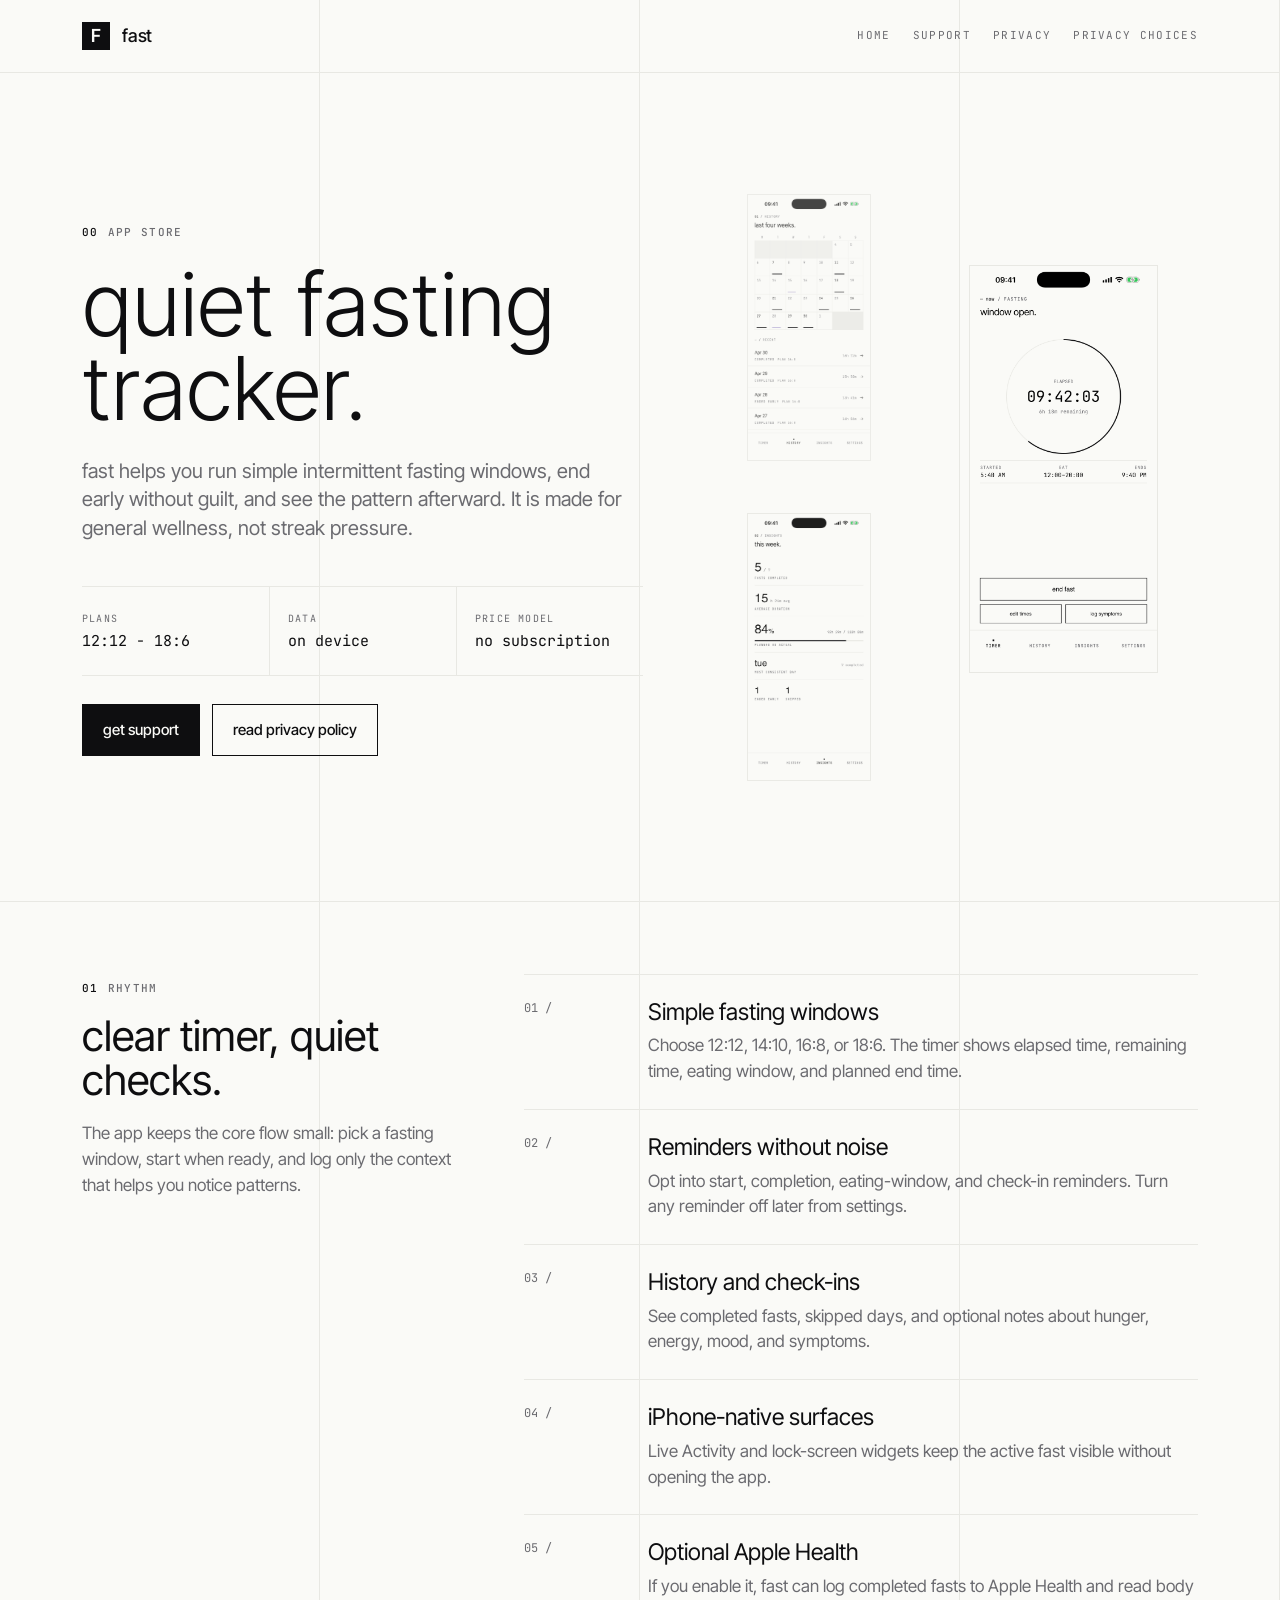
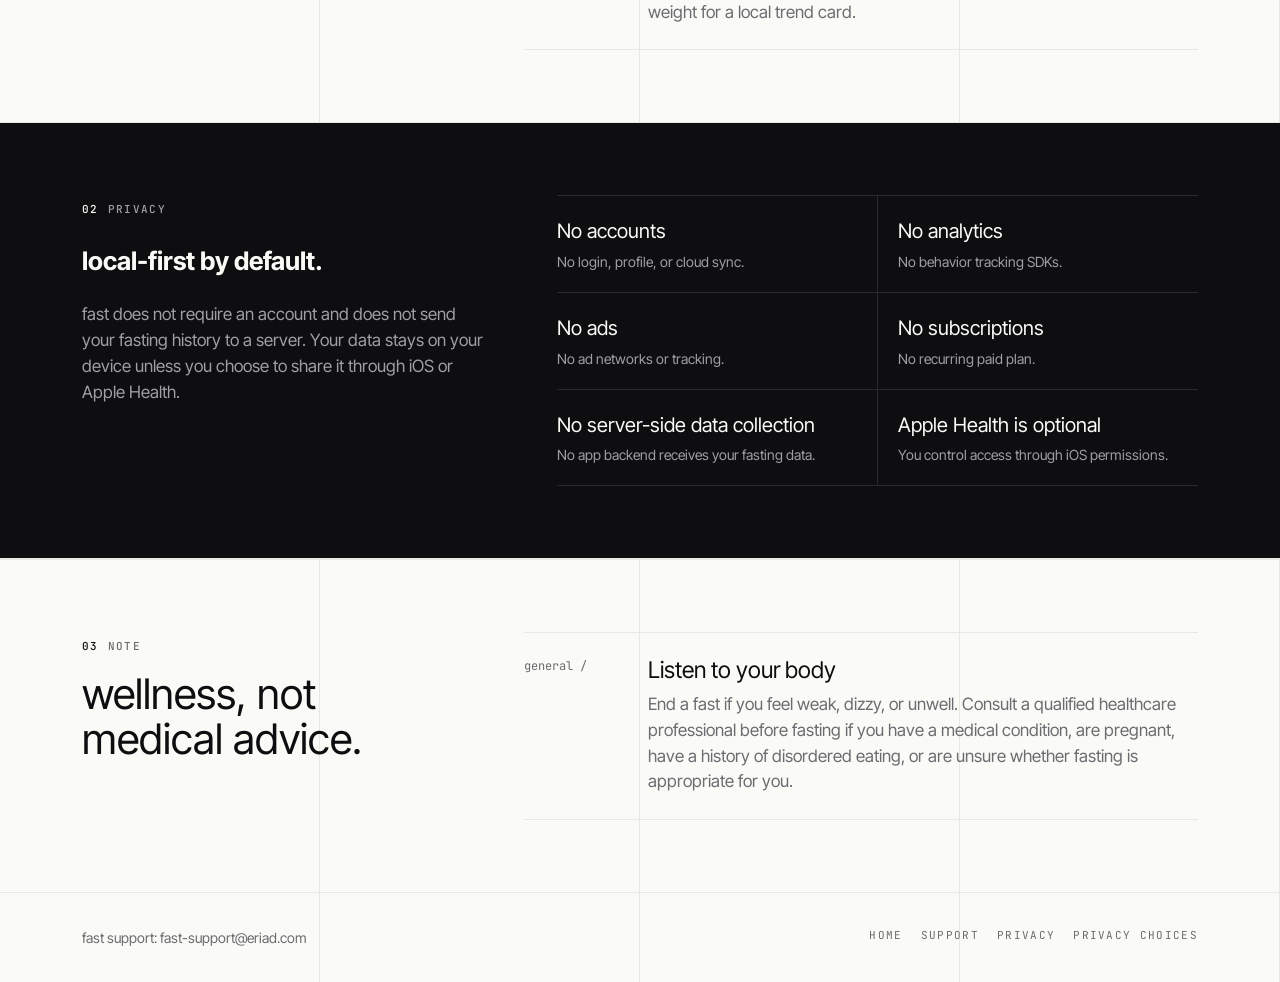
==== index.html @ 041bee40 "Publish fast website" ====
<!doctype html>
<html lang="en">
<head>
  <meta charset="utf-8">
  <meta name="viewport" content="width=device-width, initial-scale=1">
  <title>fast - quiet intermittent fasting tracker</title>
  <meta name="description" content="fast is a quiet intermittent fasting tracker for iPhone. Local-first, no accounts, no analytics, no ads, no subscriptions, and no server-side data collection.">
  <link rel="icon" href="icon.svg" type="image/svg+xml">
  <link rel="stylesheet" href="styles.css">
</head>
<body>
  <div class="page">
    <header class="site-header">
      <div class="shell nav">
        <a class="brand" href="index.html" aria-label="fast home"><span class="brand-mark">F</span><span>fast</span></a>
        <nav class="nav-links" aria-label="Main">
          <a href="index.html">home</a>
          <a href="support.html">support</a>
          <a href="privacy.html">privacy</a>
          <a href="privacy-choices.html">privacy choices</a>
        </nav>
      </div>
    </header>

    <main>
      <section class="shell hero" aria-labelledby="hero-title">
        <div>
          <span class="eyebrow"><span class="num">00</span> app store</span>
          <h1 id="hero-title">quiet fasting tracker.</h1>
          <p class="hero-copy">
            fast helps you run simple intermittent fasting windows, end early without guilt, and see the pattern afterward. It is made for general wellness, not streak pressure.
          </p>
          <div class="hero-meta" aria-label="fast highlights">
            <div class="metric">
              <span class="metric-label">plans</span>
              <span class="metric-value">12:12 - 18:6</span>
            </div>
            <div class="metric">
              <span class="metric-label">data</span>
              <span class="metric-value">on device</span>
            </div>
            <div class="metric">
              <span class="metric-label">price model</span>
              <span class="metric-value">no subscription</span>
            </div>
          </div>
          <div class="cta-row">
            <a class="button" href="support.html">get support</a>
            <a class="button secondary" href="privacy.html">read privacy policy</a>
          </div>
        </div>

        <div class="phone-rail" aria-label="App screenshots">
          <div class="phone-stack">
            <figure class="phone-shot">
              <img src="screenshots/iphone-69-history.png" alt="fast history screen showing completed fasting days">
            </figure>
            <figure class="phone-shot">
              <img src="screenshots/iphone-69-insights.png" alt="fast insights screen showing completion and trend summaries">
            </figure>
          </div>
          <figure class="phone-shot primary">
            <img src="screenshots/iphone-69-timer.png" alt="fast timer screen showing elapsed time and remaining fasting time">
          </figure>
        </div>
      </section>

      <section class="section">
        <div class="shell section-grid">
          <div>
            <span class="eyebrow"><span class="num">01</span> rhythm</span>
            <h2>clear timer, quiet checks.</h2>
            <p class="section-lede">The app keeps the core flow small: pick a fasting window, start when ready, and log only the context that helps you notice patterns.</p>
          </div>
          <div class="feature-list">
            <article class="feature">
              <span class="feature-index">01 /</span>
              <div>
                <h3>Simple fasting windows</h3>
                <p>Choose 12:12, 14:10, 16:8, or 18:6. The timer shows elapsed time, remaining time, eating window, and planned end time.</p>
              </div>
            </article>
            <article class="feature">
              <span class="feature-index">02 /</span>
              <div>
                <h3>Reminders without noise</h3>
                <p>Opt into start, completion, eating-window, and check-in reminders. Turn any reminder off later from settings.</p>
              </div>
            </article>
            <article class="feature">
              <span class="feature-index">03 /</span>
              <div>
                <h3>History and check-ins</h3>
                <p>See completed fasts, skipped days, and optional notes about hunger, energy, mood, and symptoms.</p>
              </div>
            </article>
            <article class="feature">
              <span class="feature-index">04 /</span>
              <div>
                <h3>iPhone-native surfaces</h3>
                <p>Live Activity and lock-screen widgets keep the active fast visible without opening the app.</p>
              </div>
            </article>
            <article class="feature">
              <span class="feature-index">05 /</span>
              <div>
                <h3>Optional Apple Health</h3>
                <p>If you enable it, fast can log completed fasts to Apple Health and read body weight for a local trend card.</p>
              </div>
            </article>
          </div>
        </div>
      </section>

      <section class="privacy-band" aria-labelledby="privacy-title">
        <div class="shell">
          <div>
            <span class="eyebrow"><span class="num">02</span> privacy</span>
            <h2 id="privacy-title">local-first by default.</h2>
            <p class="section-lede">fast does not require an account and does not send your fasting history to a server. Your data stays on your device unless you choose to share it through iOS or Apple Health.</p>
          </div>
          <div class="checks">
            <div class="check"><strong>No accounts</strong><span>No login, profile, or cloud sync.</span></div>
            <div class="check"><strong>No analytics</strong><span>No behavior tracking SDKs.</span></div>
            <div class="check"><strong>No ads</strong><span>No ad networks or tracking.</span></div>
            <div class="check"><strong>No subscriptions</strong><span>No recurring paid plan.</span></div>
            <div class="check"><strong>No server-side data collection</strong><span>No app backend receives your fasting data.</span></div>
            <div class="check"><strong>Apple Health is optional</strong><span>You control access through iOS permissions.</span></div>
          </div>
        </div>
      </section>

      <section class="section">
        <div class="shell section-grid">
          <div>
            <span class="eyebrow"><span class="num">03</span> note</span>
            <h2>wellness, not medical advice.</h2>
          </div>
          <div class="feature-list">
            <article class="feature">
              <span class="feature-index">general /</span>
              <div>
                <h3>Listen to your body</h3>
                <p>End a fast if you feel weak, dizzy, or unwell. Consult a qualified healthcare professional before fasting if you have a medical condition, are pregnant, have a history of disordered eating, or are unsure whether fasting is appropriate for you.</p>
              </div>
            </article>
          </div>
        </div>
      </section>
    </main>

    <footer class="site-footer">
      <div class="shell footer-row">
        <span>fast support: <a href="mailto:fast-support@eriad.com">fast-support@eriad.com</a></span>
        <nav class="footer-links" aria-label="Footer">
          <a href="index.html">home</a>
          <a href="support.html">support</a>
          <a href="privacy.html">privacy</a>
          <a href="privacy-choices.html">privacy choices</a>
        </nav>
      </div>
    </footer>
  </div>
</body>
</html>
---- styles.css ----
@import url("https://fonts.googleapis.com/css2?family=Inter+Tight:wght@300;400;500;600&family=JetBrains+Mono:wght@400;500&display=swap");

:root {
  --ink: #0e0e10;
  --paper: #fafaf7;
  --mid: #6b6b70;
  --paper-2: #f2f2ee;
  --paper-3: #e8e8e3;
  --ink-2: #1a1a1d;
  --ink-3: #2a2a2e;
  --lavender: #b8b0d6;
  --slate: #4a5568;
  --bg: var(--paper);
  --fg: var(--ink);
  --fg-2: var(--mid);
  --rule: var(--paper-3);
  --font-display: "Inter Tight", "Sohne", "ABC Diatype", "Neue Haas Grotesk", system-ui, sans-serif;
  --font-mono: "JetBrains Mono", "Sohne Mono", ui-monospace, monospace;
  --ease: cubic-bezier(0.22, 1, 0.36, 1);
}

* {
  box-sizing: border-box;
}

html {
  min-height: 100%;
  background: var(--bg);
  color: var(--fg);
  font-family: var(--font-display);
  -webkit-font-smoothing: antialiased;
  text-rendering: optimizeLegibility;
}

body {
  margin: 0;
  min-height: 100%;
  background: var(--bg);
  color: var(--fg);
  font-size: 17px;
  line-height: 1.52;
  letter-spacing: 0;
}

img {
  display: block;
  max-width: 100%;
}

a {
  color: inherit;
  text-decoration: none;
  border-bottom: 1px solid transparent;
  transition: border-color 220ms var(--ease), opacity 220ms var(--ease);
}

a:hover,
a:focus-visible {
  border-bottom-color: currentColor;
}

:focus-visible {
  outline: 2px solid var(--lavender);
  outline-offset: 4px;
}

.page {
  min-height: 100vh;
  background:
    linear-gradient(90deg, transparent 0, transparent calc(100% - 1px), var(--rule) calc(100% - 1px)),
    var(--bg);
  background-size: 25% 100%, auto;
}

.shell {
  width: min(100%, 1180px);
  margin: 0 auto;
  padding: 0 32px;
}

.site-header {
  border-bottom: 1px solid var(--rule);
}

.nav {
  min-height: 72px;
  display: flex;
  align-items: center;
  justify-content: space-between;
  gap: 28px;
}

.brand {
  display: inline-flex;
  align-items: center;
  gap: 12px;
  font-size: 18px;
  font-weight: 500;
  letter-spacing: -0.01em;
  border-bottom: 0;
}

.brand-mark {
  width: 28px;
  height: 28px;
  background: var(--ink);
  color: var(--paper);
  display: grid;
  place-items: center;
  font-family: var(--font-display);
  font-weight: 600;
  line-height: 1;
}

.nav-links {
  display: flex;
  flex-wrap: wrap;
  justify-content: flex-end;
  gap: 10px 22px;
  color: var(--fg-2);
  font-family: var(--font-mono);
  font-size: 11px;
  letter-spacing: 0.12em;
  text-transform: uppercase;
}

.hero {
  min-height: calc(100vh - 72px);
  display: grid;
  grid-template-columns: minmax(0, 0.96fr) minmax(320px, 0.84fr);
  gap: 64px;
  align-items: center;
  padding-top: 56px;
  padding-bottom: 56px;
}

.eyebrow {
  display: inline-flex;
  align-items: center;
  gap: 9px;
  color: var(--fg-2);
  font-family: var(--font-mono);
  font-size: 11px;
  font-weight: 500;
  letter-spacing: 0.12em;
  text-transform: uppercase;
}

.eyebrow .num {
  color: var(--fg);
}

.hero h1,
.page-title {
  margin: 18px 0 0;
  max-width: 10ch;
  font-size: 88px;
  line-height: 0.96;
  font-weight: 300;
  letter-spacing: 0;
}

.hero-copy {
  max-width: 540px;
  margin: 26px 0 0;
  color: var(--fg-2);
  font-size: 20px;
  line-height: 1.42;
}

.hero-meta {
  display: grid;
  grid-template-columns: repeat(3, minmax(0, 1fr));
  border-top: 1px solid var(--rule);
  border-bottom: 1px solid var(--rule);
  margin-top: 44px;
}

.metric {
  min-height: 88px;
  padding: 16px 18px 14px 0;
  display: flex;
  flex-direction: column;
  justify-content: center;
  gap: 4px;
}

.metric + .metric {
  padding-left: 18px;
  border-left: 1px solid var(--rule);
}

.metric-label {
  color: var(--fg-2);
  font-family: var(--font-mono);
  font-size: 10px;
  letter-spacing: 0.12em;
  text-transform: uppercase;
}

.metric-value {
  font-family: var(--font-mono);
  font-size: 15px;
  letter-spacing: 0;
}

.cta-row {
  display: flex;
  flex-wrap: wrap;
  gap: 12px;
  margin-top: 28px;
}

.button {
  min-height: 52px;
  border: 1px solid var(--ink);
  padding: 0 20px;
  display: inline-flex;
  align-items: center;
  justify-content: center;
  background: var(--ink);
  color: var(--paper);
  font-size: 15px;
  font-weight: 500;
  line-height: 1;
  white-space: nowrap;
}

.button.secondary {
  background: transparent;
  color: var(--ink);
}

.button:hover,
.button:focus-visible {
  border-color: var(--ink);
  opacity: 0.78;
}

.phone-rail {
  min-height: 650px;
  display: grid;
  grid-template-columns: 0.76fr 1fr;
  gap: 18px;
  align-items: center;
}

.phone-shot {
  border: 1px solid var(--rule);
  background: var(--paper);
  overflow: hidden;
}

.phone-shot img {
  width: 100%;
  height: auto;
}

.phone-shot.primary {
  transform: translateY(-18px);
}

.phone-stack {
  display: grid;
  gap: 18px;
}

.phone-stack .phone-shot:first-child {
  opacity: 0.72;
}

.phone-stack .phone-shot:last-child {
  opacity: 0.88;
}

.section {
  border-top: 1px solid var(--rule);
  padding-top: 72px;
  padding-bottom: 72px;
}

.section-grid {
  display: grid;
  grid-template-columns: minmax(220px, 0.56fr) minmax(0, 1fr);
  gap: 64px;
}

.section h2 {
  margin: 14px 0 0;
  font-size: 42px;
  line-height: 1.06;
  font-weight: 400;
  letter-spacing: 0;
}

.section-lede {
  margin: 18px 0 0;
  max-width: 460px;
  color: var(--fg-2);
}

.feature-list {
  border-top: 1px solid var(--rule);
}

.feature {
  display: grid;
  grid-template-columns: 96px minmax(0, 1fr);
  gap: 28px;
  padding: 24px 0;
  border-bottom: 1px solid var(--rule);
}

.feature-index {
  color: var(--fg-2);
  font-family: var(--font-mono);
  font-size: 12px;
}

.feature h3 {
  margin: 0;
  font-size: 23px;
  line-height: 1.15;
  font-weight: 400;
}

.feature p {
  margin: 8px 0 0;
  max-width: 680px;
  color: var(--fg-2);
}

.privacy-band {
  border-top: 1px solid var(--rule);
  border-bottom: 1px solid var(--rule);
  background: var(--ink);
  color: var(--paper);
}

.privacy-band .shell {
  display: grid;
  grid-template-columns: minmax(240px, 0.64fr) minmax(0, 1fr);
  gap: 64px;
  padding-top: 72px;
  padding-bottom: 72px;
}

.privacy-band .eyebrow,
.privacy-band p,
.privacy-band .metric-label {
  color: #a0a0a4;
}

.privacy-band .eyebrow .num {
  color: var(--paper);
}

.checks {
  display: grid;
  grid-template-columns: repeat(2, minmax(0, 1fr));
  border-top: 1px solid var(--ink-3);
}

.check {
  min-height: 96px;
  border-bottom: 1px solid var(--ink-3);
  padding: 20px 20px 20px 0;
}

.check:nth-child(even) {
  padding-left: 20px;
  border-left: 1px solid var(--ink-3);
}

.check strong {
  display: block;
  font-size: 20px;
  font-weight: 400;
}

.check span {
  display: block;
  margin-top: 4px;
  color: #a0a0a4;
  font-size: 14px;
}

.content-page {
  padding-top: 70px;
  padding-bottom: 90px;
}

.content-layout {
  display: grid;
  grid-template-columns: minmax(220px, 0.48fr) minmax(0, 1fr);
  gap: 72px;
}

.page-title {
  max-width: 8ch;
  font-size: 72px;
}

.policy {
  border-top: 1px solid var(--rule);
}

.policy-section {
  display: grid;
  grid-template-columns: 170px minmax(0, 1fr);
  gap: 32px;
  padding: 30px 0;
  border-bottom: 1px solid var(--rule);
}

.policy-section h2 {
  margin: 0;
  font-family: var(--font-mono);
  font-size: 12px;
  font-weight: 500;
  letter-spacing: 0.12em;
  text-transform: uppercase;
}

.policy-section p,
.policy-section li {
  color: var(--fg-2);
}

.policy-section p {
  margin: 0;
}

.policy-section p + p,
.policy-section ul + p,
.policy-section p + ul {
  margin-top: 14px;
}

.policy-section ul {
  margin: 0;
  padding-left: 18px;
}

.contact-line {
  margin-top: 24px;
  padding-top: 18px;
  border-top: 1px solid var(--rule);
  font-family: var(--font-mono);
  font-size: 13px;
  letter-spacing: 0;
}

.site-footer {
  border-top: 1px solid var(--rule);
  padding: 34px 0;
  color: var(--fg-2);
  font-size: 14px;
}

.footer-row {
  display: flex;
  justify-content: space-between;
  gap: 20px;
  flex-wrap: wrap;
}

.footer-links {
  display: flex;
  gap: 18px;
  flex-wrap: wrap;
  font-family: var(--font-mono);
  font-size: 11px;
  letter-spacing: 0.12em;
  text-transform: uppercase;
}

@media (max-width: 900px) {
  .page {
    background-size: 50% 100%, auto;
  }

  .hero,
  .section-grid,
  .privacy-band .shell,
  .content-layout {
    grid-template-columns: 1fr;
    gap: 44px;
  }

  .hero {
    min-height: 0;
    padding-top: 46px;
  }

  .hero h1,
  .page-title {
    font-size: 58px;
    max-width: 9ch;
  }

  .phone-rail {
    min-height: 0;
    grid-template-columns: 1fr 1fr;
  }
}

@media (max-width: 640px) {
  body {
    font-size: 16px;
  }

  .shell {
    padding: 0 22px;
  }

  .nav {
    min-height: 78px;
    align-items: flex-start;
    padding-top: 18px;
    padding-bottom: 16px;
    flex-direction: column;
    gap: 12px;
  }

  .nav-links {
    justify-content: flex-start;
    gap: 8px 16px;
  }

  .hero h1,
  .page-title {
    font-size: 48px;
  }

  .hero-copy {
    font-size: 18px;
  }

  .hero-meta,
  .checks {
    grid-template-columns: 1fr;
  }

  .metric + .metric,
  .check:nth-child(even) {
    padding-left: 0;
    border-left: 0;
  }

  .metric + .metric {
    border-top: 1px solid var(--rule);
  }

  .phone-rail {
    grid-template-columns: 1fr;
  }

  .phone-stack {
    display: none;
  }

  .section {
    padding-top: 52px;
    padding-bottom: 52px;
  }

  .section h2 {
    font-size: 34px;
  }

  .feature,
  .policy-section {
    grid-template-columns: 1fr;
    gap: 10px;
  }

  .feature-index {
    font-size: 11px;
  }

  .privacy-band .shell {
    padding-top: 52px;
    padding-bottom: 52px;
  }

  .content-page {
    padding-top: 46px;
    padding-bottom: 64px;
  }
}
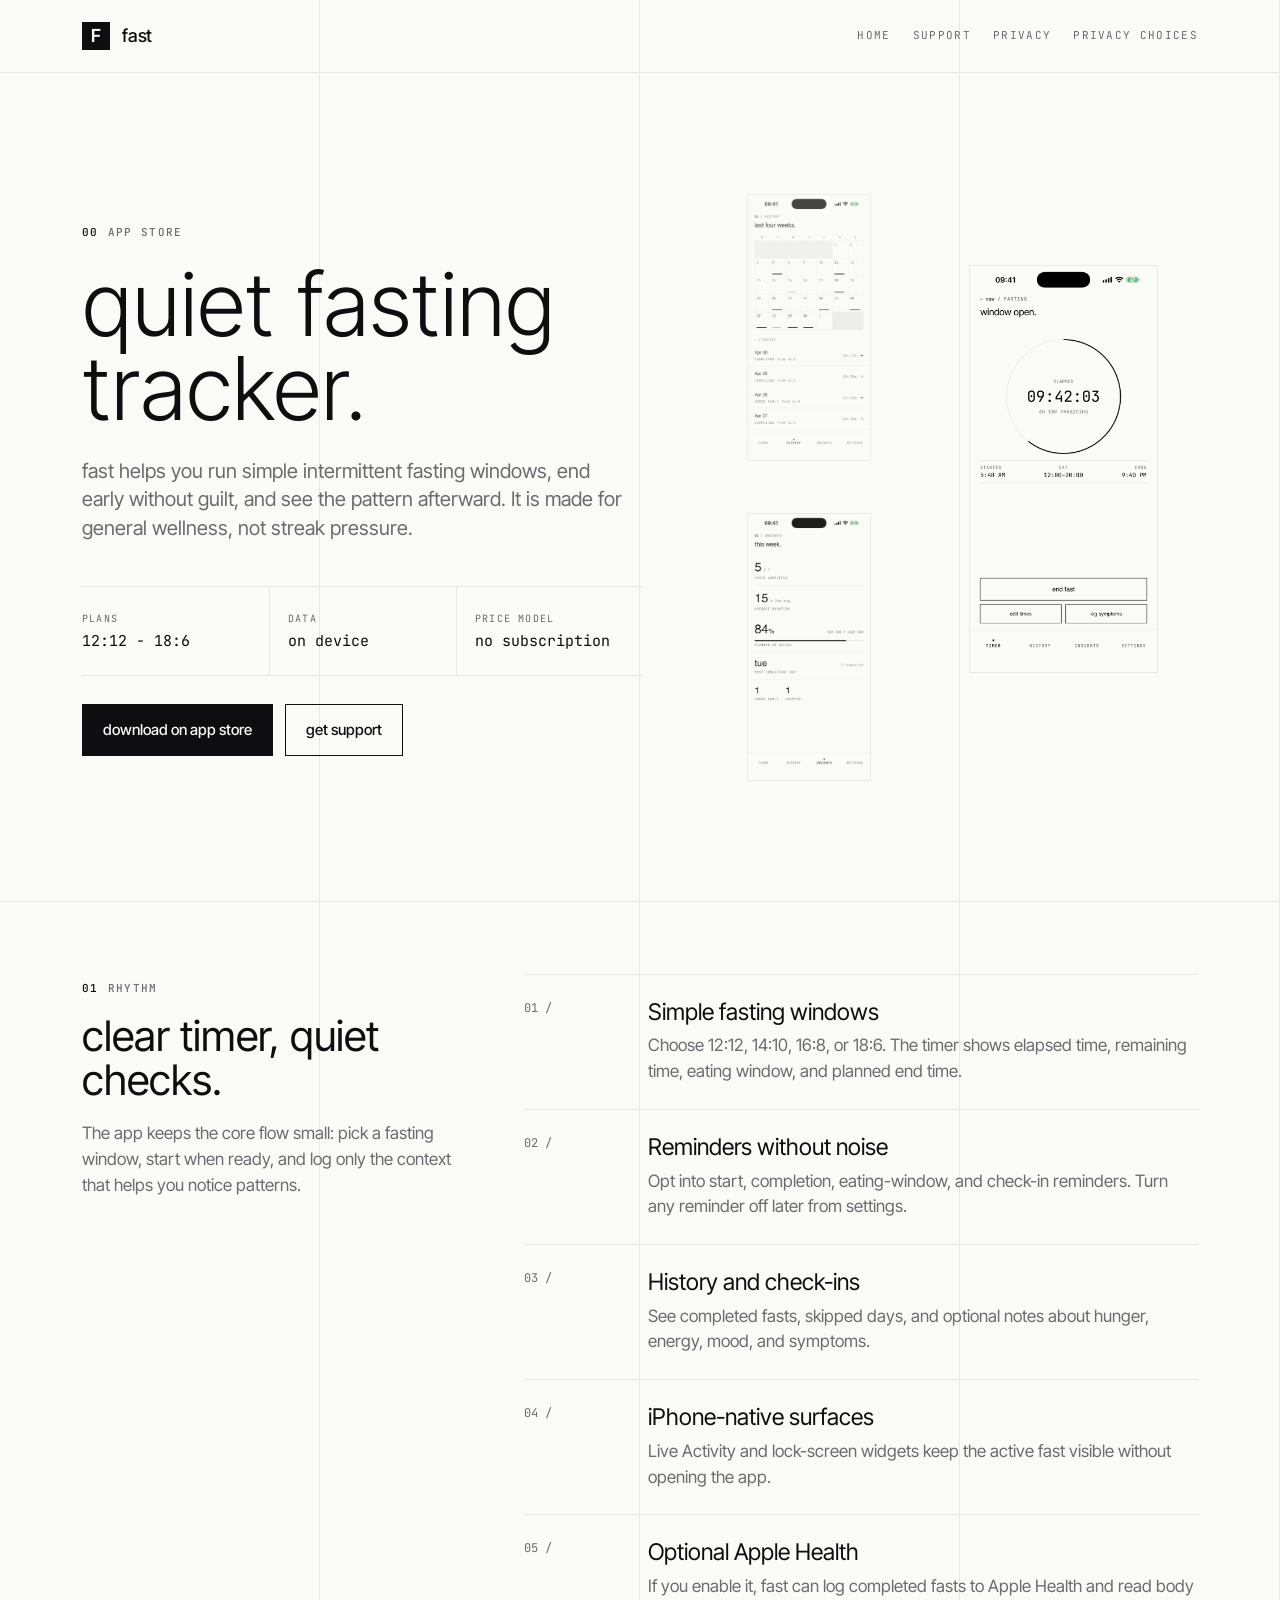
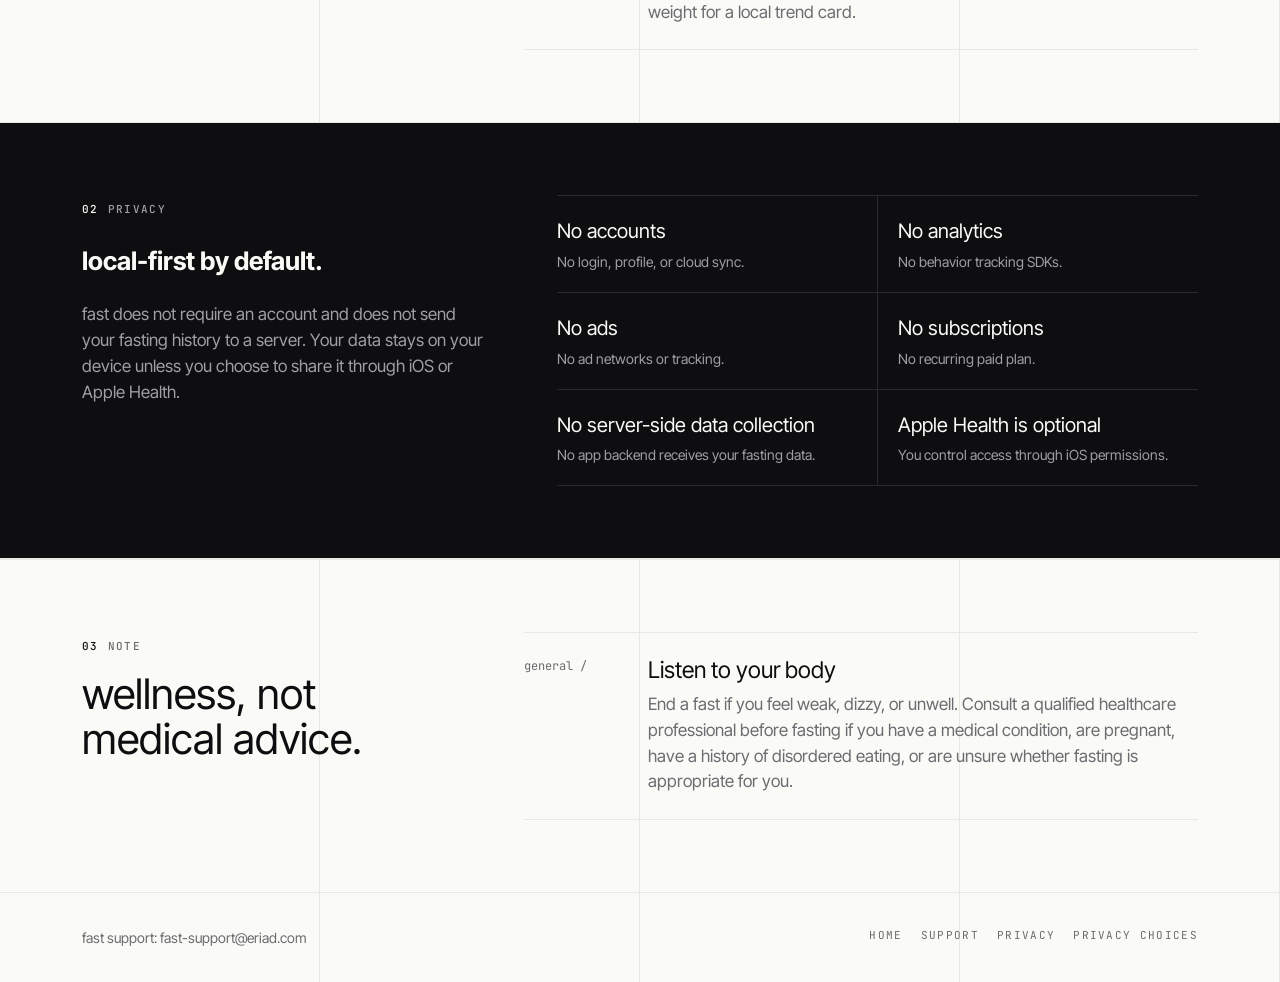
==== commit 1acdaa1e: "Add App Store CTA" ====
--- a/index.html
+++ b/index.html
@@ -17,14 +17,14 @@
           <a href="index.html">home</a>
           <a href="support.html">support</a>
           <a href="privacy.html">privacy</a>
-          <a href="privacy-choices.html">privacy choices</a>
+          <a href="privacy-choices.html"><span class="nav-label-full">privacy choices</span><span class="nav-label-short">choices</span></a>
         </nav>
       </div>
     </header>
 
     <main>
       <section class="shell hero" aria-labelledby="hero-title">
-        <div>
+        <div class="hero-panel">
           <span class="eyebrow"><span class="num">00</span> app store</span>
           <h1 id="hero-title">quiet fasting tracker.</h1>
           <p class="hero-copy">
@@ -45,22 +45,22 @@
             </div>
           </div>
           <div class="cta-row">
-            <a class="button" href="support.html">get support</a>
-            <a class="button secondary" href="privacy.html">read privacy policy</a>
+            <a class="button" href="https://apps.apple.com/us/app/f-for-fast/id6765584146" target="_blank" rel="noopener">download on app store</a>
+            <a class="button secondary" href="support.html">get support</a>
           </div>
         </div>
 
         <div class="phone-rail" aria-label="App screenshots">
           <div class="phone-stack">
             <figure class="phone-shot">
-              <img src="screenshots/iphone-69-history.png" alt="fast history screen showing completed fasting days">
+              <img src="screenshots/iphone-69-history.png" width="1320" height="2868" decoding="async" alt="fast history screen showing completed fasting days">
             </figure>
             <figure class="phone-shot">
-              <img src="screenshots/iphone-69-insights.png" alt="fast insights screen showing completion and trend summaries">
+              <img src="screenshots/iphone-69-insights.png" width="1320" height="2868" decoding="async" alt="fast insights screen showing completion and trend summaries">
             </figure>
           </div>
           <figure class="phone-shot primary">
-            <img src="screenshots/iphone-69-timer.png" alt="fast timer screen showing elapsed time and remaining fasting time">
+            <img src="screenshots/iphone-69-timer.png" width="1320" height="2868" decoding="async" fetchpriority="high" alt="fast timer screen showing elapsed time and remaining fasting time">
           </figure>
         </div>
       </section>
@@ -156,7 +156,7 @@
           <a href="index.html">home</a>
           <a href="support.html">support</a>
           <a href="privacy.html">privacy</a>
-          <a href="privacy-choices.html">privacy choices</a>
+          <a href="privacy-choices.html"><span class="nav-label-full">privacy choices</span><span class="nav-label-short">choices</span></a>
         </nav>
       </div>
     </footer>
--- a/styles.css
+++ b/styles.css
@@ -124,6 +124,10 @@
   text-transform: uppercase;
 }
 
+.nav-label-short {
+  display: none;
+}
+
 .hero {
   min-height: calc(100vh - 72px);
   display: grid;
@@ -132,6 +136,10 @@
   align-items: center;
   padding-top: 56px;
   padding-bottom: 56px;
+}
+
+.hero-panel {
+  min-width: 0;
 }
 
 .eyebrow {
@@ -224,6 +232,7 @@
   font-weight: 500;
   line-height: 1;
   white-space: nowrap;
+  text-align: center;
 }
 
 .button.secondary {
@@ -502,90 +511,301 @@
   .phone-rail {
     min-height: 0;
     grid-template-columns: 1fr 1fr;
+    width: min(100%, 560px);
+    justify-self: center;
+  }
+
+  .phone-stack .phone-shot:last-child {
+    display: none;
   }
 }
 
 @media (max-width: 640px) {
   body {
+    font-size: 15px;
+  }
+
+  .shell {
+    padding: 0 18px;
+  }
+
+  .nav {
+    min-height: 58px;
+    align-items: center;
+    padding-top: 0;
+    padding-bottom: 0;
+    flex-direction: row;
+    gap: 14px;
+  }
+
+  .brand {
+    gap: 9px;
     font-size: 16px;
-  }
-
-  .shell {
-    padding: 0 22px;
-  }
-
-  .nav {
-    min-height: 78px;
-    align-items: flex-start;
-    padding-top: 18px;
-    padding-bottom: 16px;
-    flex-direction: column;
+    flex: 0 0 auto;
+  }
+
+  .brand-mark {
+    width: 25px;
+    height: 25px;
+  }
+
+  .nav-links {
+    flex: 1 1 auto;
+    justify-content: flex-end;
     gap: 12px;
-  }
-
-  .nav-links {
-    justify-content: flex-start;
-    gap: 8px 16px;
+    overflow: hidden;
+    white-space: nowrap;
+    font-size: 9px;
+    letter-spacing: 0.1em;
+  }
+
+  .nav-links a:first-child {
+    display: none;
+  }
+
+  .nav-label-full {
+    display: none;
+  }
+
+  .nav-label-short {
+    display: inline;
+  }
+
+  .hero {
+    gap: 24px;
+    padding-top: 30px;
+    padding-bottom: 38px;
   }
 
   .hero h1,
   .page-title {
-    font-size: 48px;
+    font-size: clamp(44px, 13vw, 52px);
+    line-height: 0.96;
   }
 
   .hero-copy {
-    font-size: 18px;
-  }
-
-  .hero-meta,
+    max-width: 32ch;
+    margin-top: 16px;
+    font-size: 16px;
+    line-height: 1.42;
+  }
+
+  .hero-meta {
+    grid-template-columns: repeat(3, minmax(0, 1fr));
+    margin-top: 24px;
+  }
+
+  .metric {
+    min-height: 70px;
+    padding: 12px 10px 12px 0;
+    gap: 5px;
+  }
+
+  .metric + .metric {
+    padding-left: 10px;
+    border-left: 1px solid var(--rule);
+    border-top: 0;
+  }
+
+  .metric-label {
+    font-size: 9px;
+  }
+
+  .metric-value {
+    font-size: 11px;
+    white-space: normal;
+  }
+
+  .cta-row {
+    display: grid;
+    grid-template-columns: repeat(2, minmax(0, 1fr));
+    gap: 8px;
+    margin-top: 16px;
+  }
+
+  .button {
+    min-height: 46px;
+    padding: 0 10px;
+    font-size: 13px;
+    white-space: normal;
+  }
+
+  .phone-rail {
+    grid-template-columns: 0.52fr 1fr;
+    gap: 10px;
+    width: 100%;
+    max-height: 360px;
+    overflow: hidden;
+    align-items: start;
+  }
+
+  .phone-shot {
+    margin: 0;
+  }
+
+  .phone-stack {
+    display: grid;
+    gap: 10px;
+  }
+
+  .phone-stack .phone-shot:last-child {
+    display: block;
+  }
+
+  .phone-shot.primary {
+    transform: translateY(-10px);
+  }
+
+  .section {
+    padding-top: 44px;
+    padding-bottom: 44px;
+  }
+
+  .section-grid,
+  .privacy-band .shell,
+  .content-layout {
+    gap: 28px;
+  }
+
+  .section h2 {
+    max-width: 10ch;
+    font-size: 32px;
+  }
+
+  .section-lede {
+    margin-top: 14px;
+    font-size: 15px;
+    line-height: 1.45;
+  }
+
+  .feature {
+    grid-template-columns: 52px minmax(0, 1fr);
+    gap: 14px;
+    padding: 18px 0;
+  }
+
+  .feature-index {
+    font-size: 11px;
+  }
+
+  .feature h3 {
+    font-size: 20px;
+  }
+
+  .feature p {
+    font-size: 14px;
+    line-height: 1.45;
+  }
+
+  .privacy-band .shell {
+    padding-top: 44px;
+    padding-bottom: 44px;
+  }
+
+  .checks {
+    grid-template-columns: repeat(2, minmax(0, 1fr));
+  }
+
+  .check {
+    min-height: 112px;
+    padding: 16px 12px 16px 0;
+  }
+
+  .check:nth-child(even) {
+    padding-left: 12px;
+    border-left: 1px solid var(--ink-3);
+  }
+
+  .check strong {
+    font-size: 17px;
+    line-height: 1.1;
+  }
+
+  .check span {
+    font-size: 12px;
+    line-height: 1.35;
+  }
+
+  .content-page {
+    padding-top: 42px;
+    padding-bottom: 58px;
+  }
+
+  .page-title {
+    max-width: 8ch;
+    font-size: 44px;
+  }
+
+  .policy-section {
+    grid-template-columns: 86px minmax(0, 1fr);
+    gap: 16px;
+    padding: 22px 0;
+  }
+
+  .policy-section h2 {
+    font-size: 10px;
+    line-height: 1.35;
+    overflow-wrap: anywhere;
+  }
+
+  .policy-section p,
+  .policy-section li {
+    font-size: 14px;
+    line-height: 1.48;
+  }
+
+  .site-footer {
+    padding: 24px 0;
+  }
+
+  .footer-row {
+    gap: 16px;
+  }
+
+  .footer-links {
+    display: grid;
+    grid-template-columns: repeat(4, auto);
+    gap: 12px;
+    font-size: 9px;
+    letter-spacing: 0.1em;
+  }
+}
+
+@media (max-width: 374px) {
+  .shell {
+    padding: 0 16px;
+  }
+
+  .nav {
+    gap: 10px;
+  }
+
+  .nav-links {
+    gap: 10px;
+    font-size: 8.5px;
+  }
+
+  .hero h1,
+  .page-title {
+    font-size: 43px;
+  }
+
+  .button {
+    font-size: 12px;
+  }
+
   .checks {
     grid-template-columns: 1fr;
   }
 
-  .metric + .metric,
+  .check,
   .check:nth-child(even) {
-    padding-left: 0;
+    min-height: 0;
+    padding: 16px 0;
     border-left: 0;
   }
 
-  .metric + .metric {
-    border-top: 1px solid var(--rule);
-  }
-
-  .phone-rail {
-    grid-template-columns: 1fr;
-  }
-
-  .phone-stack {
-    display: none;
-  }
-
-  .section {
-    padding-top: 52px;
-    padding-bottom: 52px;
-  }
-
-  .section h2 {
-    font-size: 34px;
-  }
-
-  .feature,
-  .policy-section {
-    grid-template-columns: 1fr;
-    gap: 10px;
-  }
-
-  .feature-index {
-    font-size: 11px;
-  }
-
-  .privacy-band .shell {
-    padding-top: 52px;
-    padding-bottom: 52px;
-  }
-
-  .content-page {
-    padding-top: 46px;
-    padding-bottom: 64px;
-  }
-}
+  .footer-links {
+    grid-template-columns: repeat(2, auto);
+  }
+}
